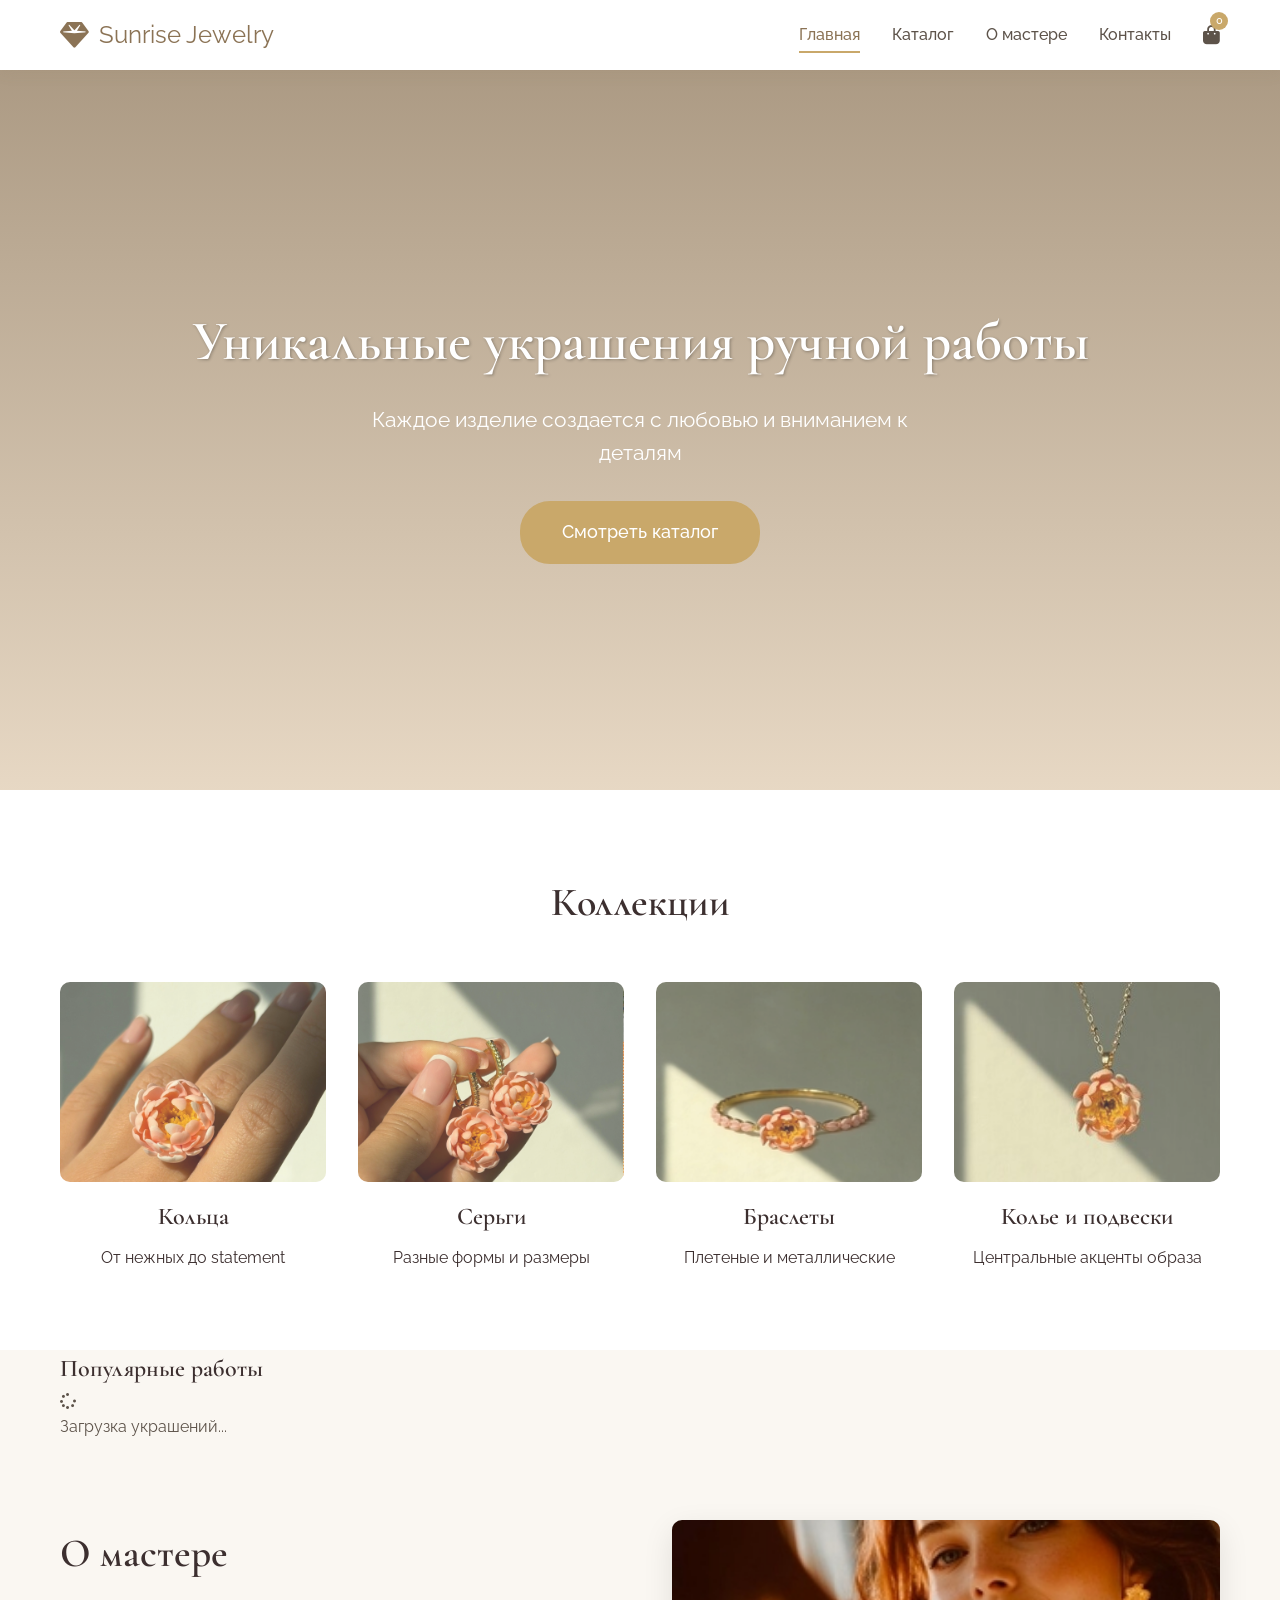
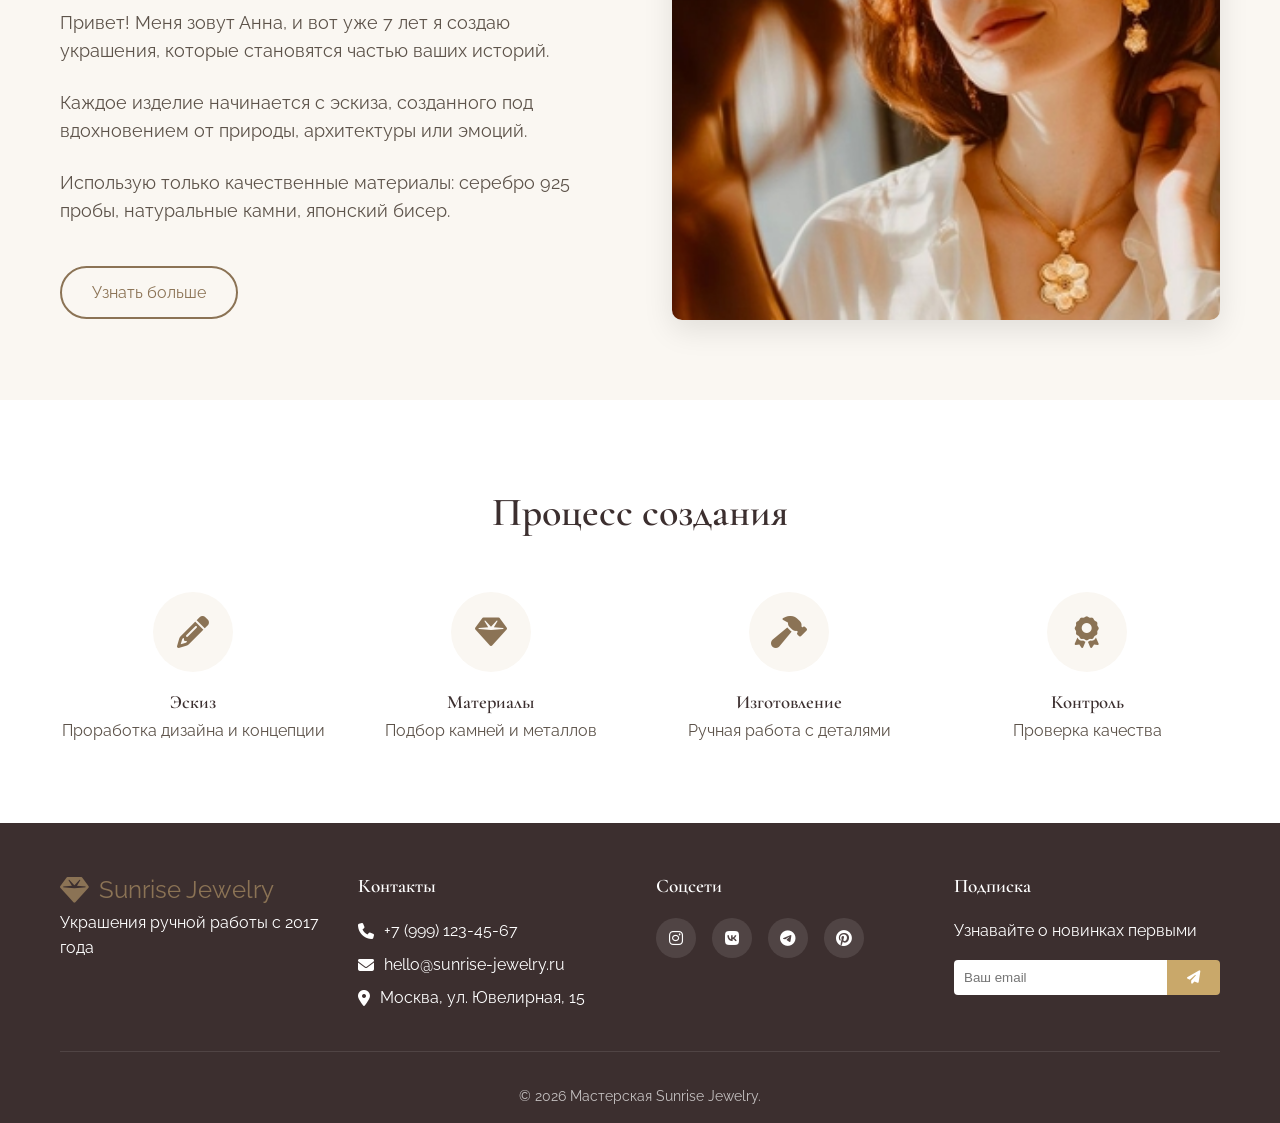
==== index.html @ 1e3c8a0d "Add files via upload" ====
<!DOCTYPE html>
<html lang="ru">
<head>
    <meta charset="UTF-8">
    <meta name="viewport" content="width=device-width, initial-scale=1.0">
    <title>Sunrise Jewelry - Украшения ручной работы</title>
    <link rel="stylesheet" href="style.css">
    <link rel="stylesheet" href="https://cdnjs.cloudflare.com/ajax/libs/font-awesome/6.4.0/css/all.min.css">
    <link href="https://fonts.googleapis.com/css2?family=Cormorant+Garamond:wght@400;600&family=Raleway:wght@300;400;500&display=swap" rel="stylesheet">
</head>
<body>
    <!-- Навигация -->
    <nav class="navbar">
        <div class="container">
            <div class="logo">
                <i class="fas fa-gem"></i>
                <span>Sunrise Jewelry</span>
            </div>
            <div class="nav-links">
                <a href="index.html" class="active">Главная</a>
                <a href="catalog.html">Каталог</a>
                <a href="about.html">О мастере</a>
                <a href="contacts.html">Контакты</a>
                <a href="cart.html" class="cart-btn">
                    <i class="fas fa-shopping-bag"></i>
                    <span class="cart-count" id="cart-count">0</span>
                </a>
            </div>
        </div>
    </nav>

    <!-- Герой-секция -->
    <header class="hero">
        <div class="hero-overlay">
            <div class="container">
                <h1>Уникальные украшения ручной работы</h1>
                <p>Каждое изделие создается с любовью и вниманием к деталям</p>
                <a href="catalog.html" class="btn-hero">Смотреть каталог</a>
            </div>
        </div>
    </header>

    <!-- Категории -->
    <section class="categories">
        <div class="container">
            <h2>Коллекции</h2>
            <div class="categories-grid">
                <a href="catalog.html?category=rings" class="category-card">
                    <div class="category-img rings"></div>
                    <h3>Кольца</h3>
                    <p>От нежных до statement</p>
                </a>
                <a href="catalog.html?category=earrings" class="category-card">
                    <div class="category-img earrings"></div>
                    <h3>Серьги</h3>
                    <p>Разные формы и размеры</p>
                </a>
                <a href="catalog.html?category=bracelets" class="category-card">
                    <div class="category-img bracelets"></div>
                    <h3>Браслеты</h3>
                    <p>Плетеные и металлические</p>
                </a>
                <a href="catalog.html?category=necklaces" class="category-card">
                    <div class="category-img necklaces"></div>
                    <h3>Колье и подвески</h3>
                    <p>Центральные акценты образа</p>
                </a>
            </div>
        </div>
    </section>

    <!-- Популярные товары -->
    <section class="featured" id="catalog">
        <div class="container">
            <h2>Популярные работы</h2>
            <div class="products-grid" id="products-container">
                <div class="product-loader">
                    <i class="fas fa-spinner fa-spin"></i>
                    <p>Загрузка украшений...</p>
                </div>
            </div>
        </div>
    </section>

    <!-- О мастере -->
    <section class="about">
        <div class="container">
            <div class="about-content">
                <div class="about-text">
                    <h2>О мастере</h2>
                    <p>Привет! Меня зовут Анна, и вот уже 7 лет я создаю украшения, которые становятся частью ваших историй.</p>
                    <p>Каждое изделие начинается с эскиза, созданного под вдохновением от природы, архитектуры или эмоций.</p>
                    <p>Использую только качественные материалы: серебро 925 пробы, натуральные камни, японский бисер.</p>
                    <a href="about.html" class="btn-about">Узнать больше</a>
                </div>
                <div class="about-image">
                    <img src="img/1.jpg" alt="Фото мастера" style="width:100%; height:100%; object-fit:cover; border-radius:10px;">
                </div>
            </div>
        </div>
    </section>

    <!-- Процесс создания -->
    <section class="process">
        <div class="container">
            <h2>Процесс создания</h2>
            <div class="process-steps">
                <div class="step">
                    <div class="step-icon">
                        <i class="fas fa-pencil-alt"></i>
                    </div>
                    <h3>Эскиз</h3>
                    <p>Проработка дизайна и концепции</p>
                </div>
                <div class="step">
                    <div class="step-icon">
                        <i class="fas fa-gem"></i>
                    </div>
                    <h3>Материалы</h3>
                    <p>Подбор камней и металлов</p>
                </div>
                <div class="step">
                    <div class="step-icon">
                        <i class="fas fa-hammer"></i>
                    </div>
                    <h3>Изготовление</h3>
                    <p>Ручная работа с деталями</p>
                </div>
                <div class="step">
                    <div class="step-icon">
                        <i class="fas fa-award"></i>
                    </div>
                    <h3>Контроль</h3>
                    <p>Проверка качества</p>
                </div>
            </div>
        </div>
    </section>

    <!-- Футер -->
    <footer>
        <div class="container">
            <div class="footer-content">
                <div class="footer-section">
                    <div class="logo">
                        <i class="fas fa-gem"></i>
                        <span>Sunrise Jewelry</span>
                    </div>
                    <p>Украшения ручной работы с 2017 года</p>
                </div>
                <div class="footer-section">
                    <h4>Контакты</h4>
                    <p><i class="fas fa-phone"></i> +7 (999) 123-45-67</p>
                    <p><i class="fas fa-envelope"></i> hello@sunrise-jewelry.ru</p>
                    <p><i class="fas fa-map-marker-alt"></i> Москва, ул. Ювелирная, 15</p>
                </div>
                <div class="footer-section">
                    <h4>Соцсети</h4>
                    <div class="social-links">
                        <a href="#"><i class="fab fa-instagram"></i></a>
                        <a href="#"><i class="fab fa-vk"></i></a>
                        <a href="#"><i class="fab fa-telegram"></i></a>
                        <a href="#"><i class="fab fa-pinterest"></i></a>
                    </div>
                </div>
                <div class="footer-section">
                    <h4>Подписка</h4>
                    <p>Узнавайте о новинках первыми</p>
                    <div class="subscribe">
                        <input type="email" placeholder="Ваш email">
                        <button><i class="fas fa-paper-plane"></i></button>
                    </div>
                </div>
            </div>
            <div class="footer-bottom">
                <p>&copy; 2026 Мастерская Sunrise Jewelry.</p>
            </div>
        </div>
    </footer>

    <script src="index.js"></script>
</body>
</html>
---- style.css ----
/* Основные стили для сайта украшений */
:root {
    --primary: #8B7355;       /* Коричневый */
    --secondary: #D4B996;     /* Бежевый */
    --accent: #C9A86A;        /* Золотистый */
    --light: #FAF7F2;         /* Светлый фон */
    --dark: #3C2F2F;          /* Темный текст */
    --text: #5D534A;          /* Основной текст */
}

* {
    margin: 0;
    padding: 0;
    box-sizing: border-box;
}

body {
    font-family: 'Raleway', sans-serif;
    color: var(--text);
    background-color: var(--light);
    line-height: 1.6;
}

h1, h2, h3, h4 {
    font-family: 'Cormorant Garamond', serif;
    font-weight: 600;
    color: var(--dark);
}

.container {
    max-width: 1200px;
    margin: 0 auto;
    padding: 0 20px;
}

/* Навигация */
.navbar {
    background-color: white;
    box-shadow: 0 2px 15px rgba(139, 115, 85, 0.1);
    position: sticky;
    top: 0;
    z-index: 1000;
    padding: 1rem 0;
}

.navbar .container {
    display: flex;
    justify-content: space-between;
    align-items: center;
}

.logo {
    display: flex;
    align-items: center;
    gap: 10px;
    font-size: 1.5rem;
    color: var(--primary);
    text-decoration: none;
}

.logo i {
    font-size: 1.8rem;
}

.nav-links {
    display: flex;
    gap: 2rem;
    align-items: center;
}

.nav-links a {
    text-decoration: none;
    color: var(--text);
    font-weight: 500;
    transition: color 0.3s;
    position: relative;
}

.nav-links a:hover,
.nav-links a.active {
    color: var(--primary);
}

.nav-links a.active::after {
    content: '';
    position: absolute;
    bottom: -5px;
    left: 0;
    width: 100%;
    height: 2px;
    background-color: var(--accent);
}

.cart-btn {
    position: relative;
    font-size: 1.2rem;
}

.cart-count {
    position: absolute;
    top: -8px;
    right: -8px;
    background: var(--accent);
    color: white;
    border-radius: 50%;
    width: 18px;
    height: 18px;
    font-size: 0.7rem;
    display: flex;
    align-items: center;
    justify-content: center;
}

/* Герой-секция */
.hero {
    height: 80vh;
    background: linear-gradient(rgba(139, 115, 85, 0.7), rgba(212, 185, 150, 0.5)),
                url('https://images.unsplash.com/photo-1535632066927-ab7c9ab60908?ixlib=rb-4.0.3&auto=format&fit=crop&w=1600&q=80');
    background-size: cover;
    background-position: center;
    display: flex;
    align-items: center;
    text-align: center;
    color: white;
}

.hero-overlay {
    width: 100%;
    padding: 2rem;
}

.hero h1 {
    font-size: 3.5rem;
    margin-bottom: 1rem;
    color: white;
    text-shadow: 1px 1px 3px rgba(0,0,0,0.3);
}

.hero p {
    font-size: 1.3rem;
    margin-bottom: 2rem;
    max-width: 600px;
    margin-left: auto;
    margin-right: auto;
}

.btn-hero {
    display: inline-block;
    background-color: var(--accent);
    color: white;
    padding: 15px 40px;
    text-decoration: none;
    border-radius: 30px;
    font-weight: 500;
    font-size: 1.1rem;
    transition: all 0.3s;
    border: 2px solid var(--accent);
}

.btn-hero:hover {
    background-color: transparent;
    color: white;
    transform: translateY(-3px);
    box-shadow: 0 5px 15px rgba(201, 168, 106, 0.4);
}

/* Категории */
.categories {
    padding: 5rem 0;
    background-color: white;
}

.categories h2 {
    text-align: center;
    margin-bottom: 3rem;
    font-size: 2.5rem;
}

.categories-grid {
    display: grid;
    grid-template-columns: repeat(auto-fit, minmax(250px, 1fr));
    gap: 2rem;
}

.category-card {
    text-align: center;
    transition: transform 0.3s;
}

.category-card:hover {
    transform: translateY(-10px);
}

.category-img {
    height: 200px;
    background-color: var(--light);
    border-radius: 10px;
    margin-bottom: 1rem;
    display: flex;
    align-items: center;
    justify-content: center;
    position: relative;
    overflow: hidden;
}

.category-img::before {
    content: '';
    position: absolute;
    width: 100%;
    height: 100%;
    background-size: cover;
    opacity: 0.8;
}

.category-img.rings::before {
    background-image: url('img/5.jpg');
}

.category-img.earrings::before {
    background-image: url('img/3.jpg');
}

.category-img.bracelets::before {
    background-image: url('img/2.jpg');
}

.category-img.necklaces::before {
    background-image: url('img/4.jpg');
}

.category-card h3 {
    margin-bottom: 0.5rem;
    font-size: 1.5rem;
}

/* О мастере */
.about {
    padding: 5rem 0;
    background-color: var(--light);
}

.about-content {
    display: grid;
    grid-template-columns: 1fr 1fr;
    gap: 4rem;
    align-items: center;
}

.about-text h2 {
    font-size: 2.5rem;
    margin-bottom: 1.5rem;
}

.about-text p {
    margin-bottom: 1.5rem;
    font-size: 1.1rem;
}

.btn-about {
    display: inline-block;
    padding: 12px 30px;
    background-color: transparent;
    color: var(--primary);
    border: 2px solid var(--primary);
    text-decoration: none;
    border-radius: 30px;
    margin-top: 1rem;
    transition: all 0.3s;
}

.btn-about:hover {
    background-color: var(--primary);
    color: white;
}

.about-image {
    height: 400px;
    background-color: white;
    border-radius: 10px;
    display: flex;
    align-items: center;
    justify-content: center;
    box-shadow: 0 10px 30px rgba(0,0,0,0.1);
}

.placeholder-image {
    text-align: center;
    color: var(--secondary);
}

.placeholder-image i {
    font-size: 5rem;
    margin-bottom: 1rem;
}

/* Процесс */
.process {
    padding: 5rem 0;
    background-color: white;
}

.process h2 {
    text-align: center;
    margin-bottom: 3rem;
    font-size: 2.5rem;
}

.process-steps {
    display: grid;
    grid-template-columns: repeat(auto-fit, minmax(200px, 1fr));
    gap: 2rem;
    text-align: center;
}

.step-icon {
    width: 80px;
    height: 80px;
    background-color: var(--light);
    border-radius: 50%;
    display: flex;
    align-items: center;
    justify-content: center;
    margin: 0 auto 1rem;
    font-size: 2rem;
    color: var(--primary);
}

/* Футер */
footer {
    background-color: var(--dark);
    color: white;
    padding: 3rem 0 1rem;
}

.footer-content {
    display: grid;
    grid-template-columns: repeat(auto-fit, minmax(250px, 1fr));
    gap: 2rem;
    margin-bottom: 2rem;
}

.footer-section h4 {
    color: white;
    margin-bottom: 1rem;
    font-size: 1.2rem;
}

.footer-section p {
    margin-bottom: 0.5rem;
    display: flex;
    align-items: center;
    gap: 10px;
}

.social-links {
    display: flex;
    gap: 1rem;
    margin-top: 1rem;
}

.social-links a {
    display: inline-flex;
    align-items: center;
    justify-content: center;
    width: 40px;
    height: 40px;
    background-color: rgba(255,255,255,0.1);
    border-radius: 50%;
    color: white;
    text-decoration: none;
    transition: background-color 0.3s;
}

.social-links a:hover {
    background-color: var(--accent);
}

.subscribe {
    display: flex;
    margin-top: 1rem;
}

.subscribe input {
    flex: 1;
    padding: 10px;
    border: none;
    border-radius: 4px 0 0 4px;
}

.subscribe button {
    background-color: var(--accent);
    color: white;
    border: none;
    padding: 10px 20px;
    border-radius: 0 4px 4px 0;
    cursor: pointer;
}

.footer-bottom {
    text-align: center;
    padding-top: 2rem;
    border-top: 1px solid rgba(255,255,255,0.1);
    font-size: 0.9rem;
    color: rgba(255,255,255,0.7);
}

/* Адаптивность */
@media (max-width: 768px) {
    .hero h1 {
        font-size: 2.5rem;
    }
    
    .nav-links {
        display: none; /* Здесь нужно будет сделать бургер-меню */
    }
    
    .about-content {
        grid-template-columns: 1fr;
    }
    
    .process-steps {
        grid-template-columns: repeat(2, 1fr);
    }
}
/* ===== СТРАНИЦА КАТАЛОГА ===== */

.catalog-header {
    background: linear-gradient(135deg, var(--light) 0%, white 100%);
    padding: 4rem 0 2rem;
    text-align: center;
}

.catalog-header h1 {
    font-size: 3rem;
    margin-bottom: 0.5rem;
}

.catalog-header p {
    font-size: 1.2rem;
    color: var(--text);
}

.catalog-section {
    padding: 2rem 0 4rem;
}

.catalog-layout {
    display: grid;
    grid-template-columns: 280px 1fr;
    gap: 2rem;
}

/* Боковая панель фильтров */
.filters-sidebar {
    background: white;
    padding: 1.5rem;
    border-radius: 12px;
    box-shadow: 0 2px 10px rgba(0,0,0,0.05);
    position: sticky;
    top: 100px;
    height: fit-content;
}

.filters-sidebar h3 {
    margin-bottom: 1.5rem;
    font-size: 1.3rem;
    display: flex;
    align-items: center;
    gap: 0.5rem;
}

.filter-group {
    margin-bottom: 1.5rem;
    padding-bottom: 1.5rem;
    border-bottom: 1px solid #eee;
}

.filter-group h4 {
    margin-bottom: 1rem;
    font-size: 1rem;
    color: var(--dark);
}

.filter-options {
    display: flex;
    flex-direction: column;
    gap: 0.75rem;
}

.filter-checkbox {
    display: flex;
    align-items: center;
    gap: 0.5rem;
    cursor: pointer;
    font-size: 0.95rem;
    color: var(--text);
    transition: color 0.3s;
}

.filter-checkbox:hover {
    color: var(--primary);
}

.filter-checkbox input {
    width: 18px;
    height: 18px;
    cursor: pointer;
    accent-color: var(--accent);
}

/* Ползунок цены */
.price-range {
    padding: 0.5rem 0;
}

.price-range input {
    width: 100%;
    margin-bottom: 1rem;
}

.price-values {
    display: flex;
    justify-content: space-between;
    font-size: 0.9rem;
    color: var(--text);
}

.price-values span {
    background: var(--light);
    padding: 0.25rem 0.75rem;
    border-radius: 20px;
}

.btn-reset-filters {
    width: 100%;
    padding: 0.75rem;
    background: transparent;
    border: 1px solid var(--secondary);
    border-radius: 8px;
    color: var(--primary);
    cursor: pointer;
    transition: all 0.3s;
    font-size: 0.9rem;
}

.btn-reset-filters:hover {
    background: var(--secondary);
    color: var(--dark);
}

/* Шапка товаров */
.products-header {
    display: flex;
    justify-content: space-between;
    align-items: center;
    margin-bottom: 2rem;
    flex-wrap: wrap;
    gap: 1rem;
}

.products-count {
    color: var(--text);
    font-size: 0.9rem;
}

.sort-select {
    padding: 0.5rem 1rem;
    border: 1px solid var(--secondary);
    border-radius: 8px;
    background: white;
    color: var(--dark);
    cursor: pointer;
    font-family: inherit;
}

/* Карточка товара в каталоге */
.product-card {
    background: white;
    border-radius: 12px;
    overflow: hidden;
    box-shadow: 0 2px 10px rgba(0,0,0,0.05);
    transition: all 0.3s;
    position: relative;
}

.product-card:hover {
    transform: translateY(-5px);
    box-shadow: 0 10px 30px rgba(139, 115, 85, 0.15);
}

.product-badge {
    position: absolute;
    top: 1rem;
    left: 1rem;
    background: var(--accent);
    color: white;
    padding: 0.25rem 0.75rem;
    border-radius: 20px;
    font-size: 0.75rem;
    font-weight: 500;
    z-index: 1;
}

.product-image {
    height: 250px;
    background-color: var(--light);
    display: flex;
    align-items: center;
    justify-content: center;
    position: relative;
    overflow: hidden;
}

.product-image img {
    width: 100%;
    height: 100%;
    object-fit: cover;
    transition: transform 0.3s;
}

.product-card:hover .product-image img {
    transform: scale(1.05);
}

.product-info {
    padding: 1.25rem;
}

.product-category {
    font-size: 0.75rem;
    color: var(--accent);
    text-transform: uppercase;
    letter-spacing: 1px;
    margin-bottom: 0.5rem;
}

.product-title {
    font-size: 1.1rem;
    font-weight: 500;
    margin-bottom: 0.5rem;
    color: var(--dark);
}

.product-description {
    font-size: 0.85rem;
    color: var(--text);
    margin-bottom: 1rem;
    line-height: 1.4;
}

.product-meta {
    display: flex;
    justify-content: space-between;
    align-items: center;
    margin-bottom: 1rem;
}

.product-price {
    font-size: 1.3rem;
    font-weight: 600;
    color: var(--primary);
}

.product-original-price {
    font-size: 0.8rem;
    color: #999;
    text-decoration: line-through;
    margin-left: 0.5rem;
}

.btn-cart {
    background: var(--light);
    border: none;
    padding: 0.5rem;
    border-radius: 8px;
    cursor: pointer;
    color: var(--primary);
    transition: all 0.3s;
    width: 36px;
    height: 36px;
}

.btn-cart:hover {
    background: var(--accent);
    color: white;
}

.btn-details {
    display: block;
    width: 100%;
    padding: 0.6rem;
    background: transparent;
    border: 1px solid var(--secondary);
    border-radius: 6px;
    color: var(--text);
    text-align: center;
    text-decoration: none;
    font-size: 0.85rem;
    transition: all 0.3s;
    margin-top: 0.5rem;
}

.btn-details:hover {
    background: var(--secondary);
    color: var(--dark);
}

/* Пустое состояние */
.empty-products {
    text-align: center;
    padding: 4rem;
    background: white;
    border-radius: 12px;
}

.empty-products i {
    font-size: 4rem;
    color: var(--secondary);
    margin-bottom: 1rem;
}

/* Адаптивность каталога */
@media (max-width: 992px) {
    .catalog-layout {
        grid-template-columns: 1fr;
    }
    
    .filters-sidebar {
        position: static;
    }
}

@media (max-width: 768px) {
    .products-header {
        flex-direction: column;
        align-items: flex-start;
    }
    
    .product-image {
        height: 200px;
    }
}
/* Убираем оформление ссылок у карточек категорий */
.category-card {
    text-decoration: none;  /* убираем подчеркивание */
    color: inherit;         /* наследуем цвет от родителя */
    display: block;         /* чтобы вся карточка была кликабельной */
}

.category-card h3,
.category-card p {
    color: var(--dark);     /* возвращаем темный цвет тексту */
    text-decoration: none;  /* убираем подчеркивание */
}

.category-card:hover h3 {
    color: var(--primary);  /* при наведении меняем цвет на основной */
}
/* ===== СТРАНИЦА КОРЗИНЫ ===== */

.cart-header {
    background: linear-gradient(135deg, var(--light) 0%, white 100%);
    padding: 3rem 0 2rem;
    text-align: center;
}

.cart-header h1 {
    font-size: 3rem;
    margin-bottom: 0.5rem;
}

.cart-section {
    padding: 2rem 0 4rem;
}

.cart-layout {
    display: grid;
    grid-template-columns: 1fr 380px;
    gap: 2rem;
}

/* Товары в корзине */
.cart-items h2 {
    margin-bottom: 1.5rem;
    font-size: 1.5rem;
}

.cart-item {
    display: flex;
    gap: 1.5rem;
    background: white;
    padding: 1rem;
    border-radius: 12px;
    margin-bottom: 1rem;
    box-shadow: 0 2px 8px rgba(0,0,0,0.05);
}

.cart-item-image {
    width: 100px;
    height: 100px;
    border-radius: 8px;
    overflow: hidden;
}

.cart-item-image img {
    width: 100%;
    height: 100%;
    object-fit: cover;
}

.cart-item-details {
    flex: 1;
}

.cart-item-title {
    font-size: 1.1rem;
    font-weight: 500;
    margin-bottom: 0.25rem;
}

.cart-item-price {
    color: var(--primary);
    font-weight: 600;
}

.cart-item-remove {
    background: none;
    border: none;
    color: #999;
    cursor: pointer;
    font-size: 1.2rem;
    transition: color 0.3s;
}

.cart-item-remove:hover {
    color: #e74c3c;
}

/* Итого */
.cart-summary {
    background: white;
    padding: 1.5rem;
    border-radius: 12px;
    box-shadow: 0 2px 8px rgba(0,0,0,0.05);
    position: sticky;
    top: 100px;
    height: fit-content;
}

.cart-summary h2 {
    margin-bottom: 1rem;
    font-size: 1.3rem;
}

.summary-details {
    border-top: 1px solid #eee;
    margin-bottom: 1.5rem;
}

.summary-row {
    display: flex;
    justify-content: space-between;
    padding: 0.75rem 0;
    border-bottom: 1px solid #eee;
}

.summary-row.total {
    font-weight: 700;
    font-size: 1.2rem;
    color: var(--dark);
    border-bottom: none;
}

.btn-checkout {
    width: 100%;
    padding: 1rem;
    background: var(--accent);
    color: white;
    border: none;
    border-radius: 8px;
    font-size: 1rem;
    font-weight: 600;
    cursor: pointer;
    transition: background 0.3s;
    margin-bottom: 1rem;
}

.btn-checkout:hover {
    background: #b8945a;
}

.btn-continue {
    display: block;
    text-align: center;
    padding: 0.8rem;
    background: transparent;
    border: 1px solid var(--secondary);
    border-radius: 8px;
    color: var(--text);
    text-decoration: none;
    font-size: 0.9rem;
    transition: all 0.3s;
}

.btn-continue:hover {
    background: var(--secondary);
}

/* Модальное окно */
.modal {
    position: fixed;
    top: 0;
    left: 0;
    width: 100%;
    height: 100%;
    background: rgba(0,0,0,0.5);
    display: flex;
    align-items: center;
    justify-content: center;
    z-index: 2000;
}

.modal-content {
    background: white;
    padding: 2rem;
    border-radius: 16px;
    max-width: 500px;
    width: 90%;
    max-height: 90vh;
    overflow-y: auto;
    position: relative;
}

.close-modal {
    position: absolute;
    top: 1rem;
    right: 1.5rem;
    font-size: 1.8rem;
    cursor: pointer;
    color: #999;
}

.close-modal:hover {
    color: var(--dark);
}

.form-group {
    margin-bottom: 1rem;
}

.form-group label {
    display: block;
    margin-bottom: 0.5rem;
    font-weight: 500;
}

.form-group input,
.form-group textarea {
    width: 100%;
    padding: 0.75rem;
    border: 1px solid var(--secondary);
    border-radius: 8px;
    font-family: inherit;
}

.btn-submit {
    width: 100%;
    padding: 0.75rem;
    background: var(--primary);
    color: white;
    border: none;
    border-radius: 8px;
    font-size: 1rem;
    cursor: pointer;
}

.success-message {
    background: #d4edda;
    color: #155724;
    padding: 1rem;
    border-radius: 8px;
    margin-top: 1rem;
}

.error-message {
    background: #f8d7da;
    color: #721c24;
    padding: 1rem;
    border-radius: 8px;
    margin-top: 1rem;
}

.empty-cart {
    text-align: center;
    padding: 4rem;
    background: white;
    border-radius: 12px;
}

.empty-cart i {
    font-size: 4rem;
    color: var(--secondary);
    margin-bottom: 1rem;
}

/* Адаптивность */
@media (max-width: 768px) {
    .cart-layout {
        grid-template-columns: 1fr;
    }
    
    .cart-summary {
        position: static;
    }
    
    .cart-item {
        flex-wrap: wrap;
    }
}
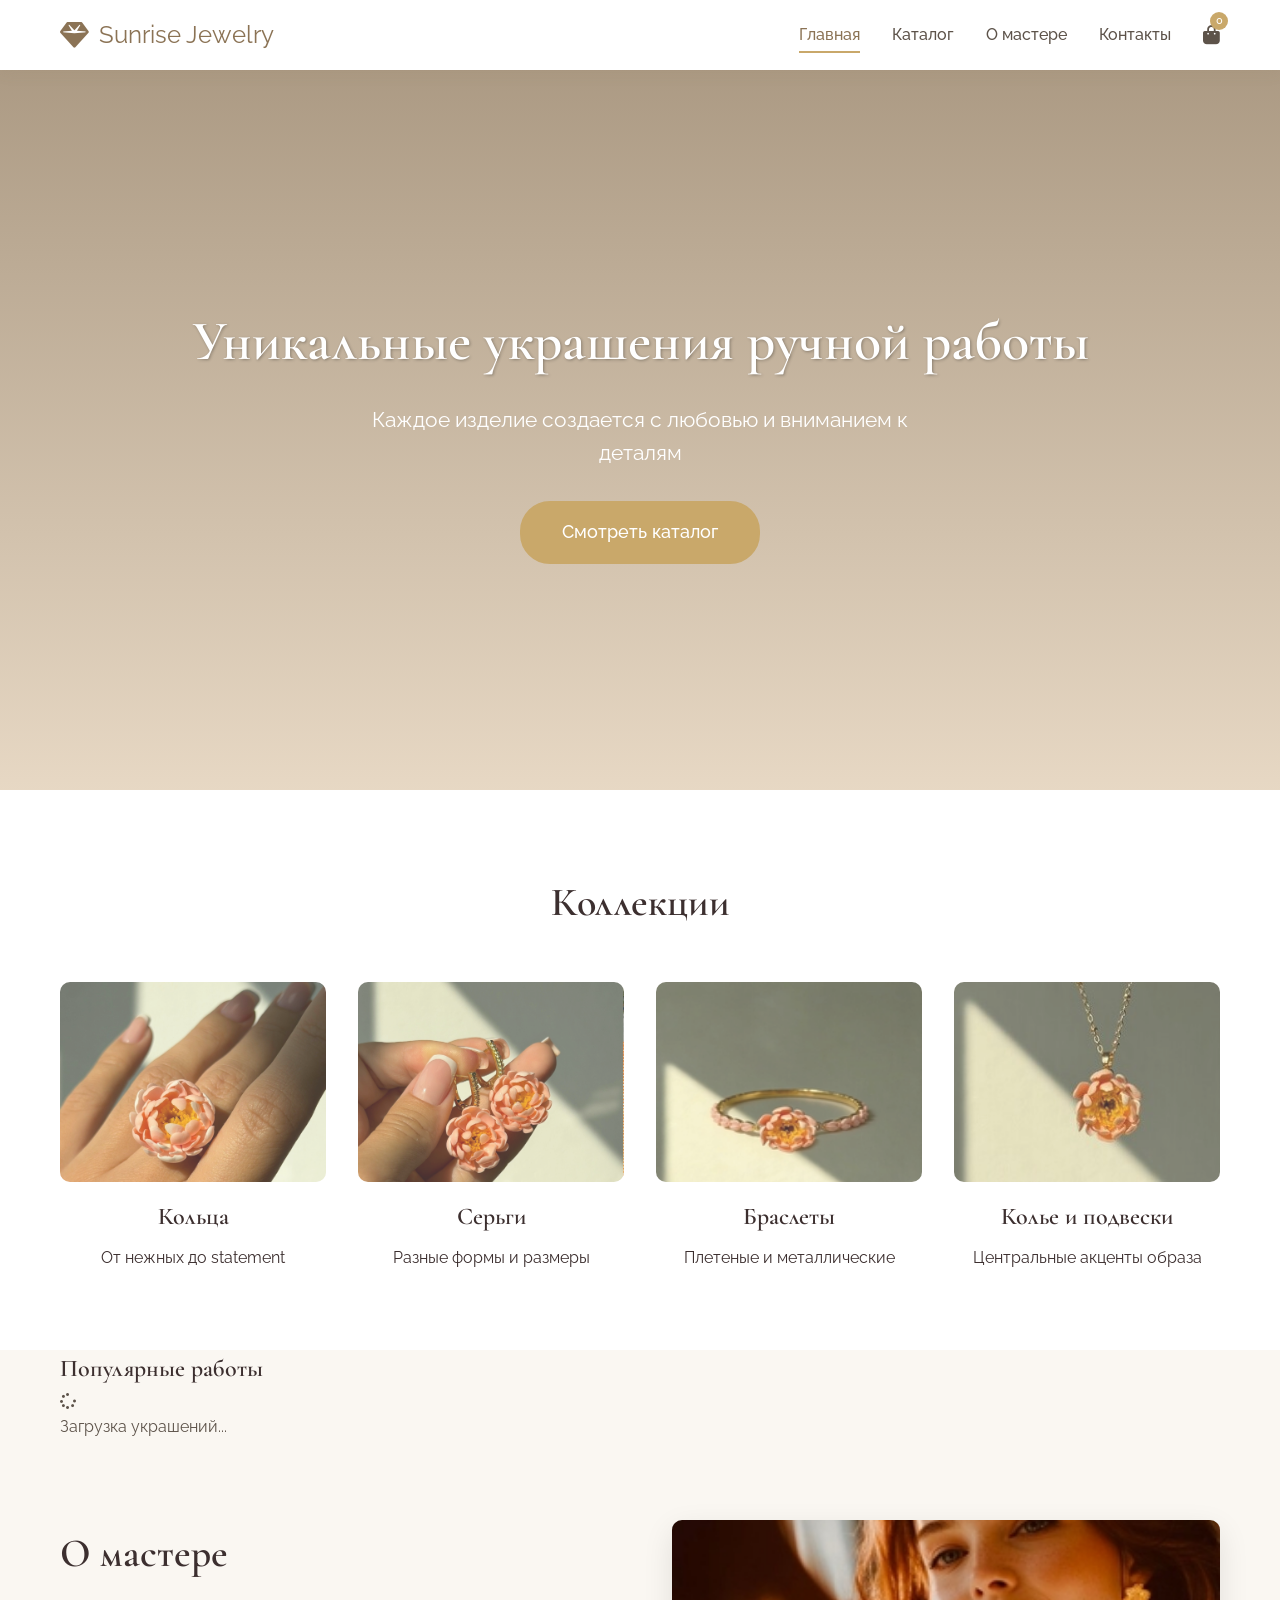
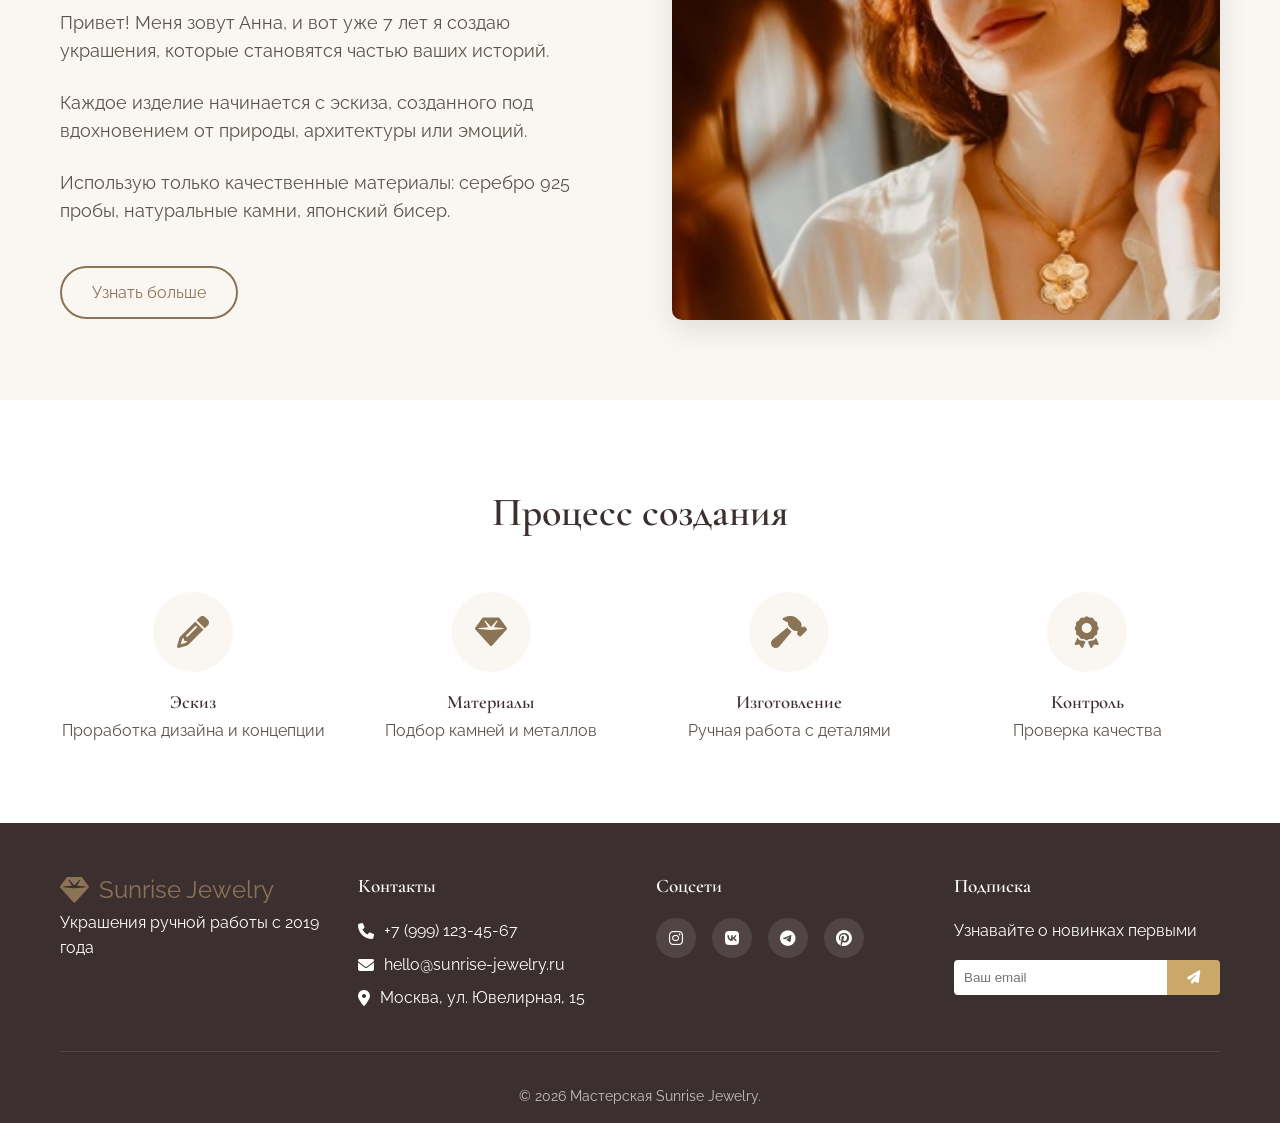
==== commit 6f5cb9cb: "Add files via upload" ====
--- a/index.html
+++ b/index.html
@@ -146,7 +146,7 @@
                         <i class="fas fa-gem"></i>
                         <span>Sunrise Jewelry</span>
                     </div>
-                    <p>Украшения ручной работы с 2017 года</p>
+                    <p>Украшения ручной работы с 2019 года</p>
                 </div>
                 <div class="footer-section">
                     <h4>Контакты</h4>
--- a/style.css
+++ b/style.css
@@ -1016,4 +1016,259 @@
     .cart-item {
         flex-wrap: wrap;
     }
+}
+/* ===== СТРАНИЦА КОНТАКТОВ ===== */
+
+.contacts-hero {
+    background: linear-gradient(135deg, var(--light) 0%, white 100%);
+    padding: 4rem 0 2rem;
+    text-align: center;
+}
+
+.contacts-hero h1 {
+    font-size: 3rem;
+    margin-bottom: 0.5rem;
+}
+
+.contacts-info {
+    padding: 4rem 0;
+}
+
+.contacts-grid {
+    display: grid;
+    grid-template-columns: repeat(auto-fit, minmax(250px, 1fr));
+    gap: 2rem;
+}
+
+.contact-card {
+    background: white;
+    padding: 2rem;
+    border-radius: 16px;
+    text-align: center;
+    box-shadow: 0 2px 10px rgba(0,0,0,0.05);
+    transition: transform 0.3s;
+}
+
+.contact-card:hover {
+    transform: translateY(-5px);
+}
+
+.contact-card i {
+    font-size: 2.5rem;
+    color: var(--accent);
+    margin-bottom: 1rem;
+}
+
+.contact-card h3 {
+    margin-bottom: 1rem;
+}
+
+.contact-card p {
+    color: var(--text);
+    line-height: 1.5;
+}
+
+.contact-card .small {
+    font-size: 0.8rem;
+    color: #999;
+    margin-top: 0.5rem;
+}
+
+/* Социальные сети */
+.social-section {
+    background-color: var(--light);
+    padding: 4rem 0;
+}
+
+.social-section h2 {
+    text-align: center;
+    font-size: 2rem;
+    margin-bottom: 2rem;
+}
+
+.social-grid {
+    display: grid;
+    grid-template-columns: repeat(auto-fit, minmax(250px, 1fr));
+    gap: 2rem;
+    max-width: 800px;
+    margin: 0 auto;
+}
+
+.social-link {
+    background: white;
+    padding: 1.5rem;
+    border-radius: 16px;
+    text-align: center;
+    text-decoration: none;
+    transition: all 0.3s;
+    display: block;
+}
+
+.social-link i {
+    font-size: 2.5rem;
+    margin-bottom: 0.5rem;
+}
+
+.social-link span {
+    display: block;
+    font-weight: 600;
+    margin-bottom: 0.25rem;
+}
+
+.social-link p {
+    font-size: 0.85rem;
+    color: var(--text);
+}
+
+.social-link.instagram i { color: #E4405F; }
+.social-link.vk i { color: #0077FF; }
+.social-link.telegram i { color: #26A5E4; }
+
+.social-link:hover {
+    transform: translateY(-5px);
+    box-shadow: 0 10px 20px rgba(0,0,0,0.1);
+}
+
+/* Карта */
+.map-section {
+    padding: 4rem 0;
+}
+
+.map-section h2 {
+    text-align: center;
+    font-size: 2rem;
+    margin-bottom: 2rem;
+}
+
+.map-container {
+    max-width: 800px;
+    margin: 0 auto;
+}
+/* ===== СТРАНИЦА "О МАСТЕРЕ" ===== */
+
+.about-hero {
+    background: linear-gradient(135deg, var(--light) 0%, white 100%);
+    padding: 4rem 0 2rem;
+    text-align: center;
+}
+
+.about-hero h1 {
+    font-size: 3rem;
+    margin-bottom: 1rem;
+}
+
+.about-hero p {
+    font-size: 1.2rem;
+    max-width: 800px;
+    margin: 0 auto;
+    color: var(--text);
+}
+
+.about-story {
+    padding: 4rem 0;
+}
+
+.story-content {
+    display: grid;
+    grid-template-columns: 1fr 1fr;
+    gap: 4rem;
+    align-items: center;
+}
+
+.story-text h2 {
+    font-size: 2rem;
+    margin-bottom: 1.5rem;
+}
+
+.story-text p {
+    margin-bottom: 1rem;
+    font-size: 1.1rem;
+    line-height: 1.7;
+}
+
+.story-image img {
+    width: 100%;
+    border-radius: 20px;
+    box-shadow: 0 20px 40px rgba(0,0,0,0.1);
+}
+
+.values {
+    background-color: var(--light);
+    padding: 4rem 0;
+}
+
+.values h2 {
+    text-align: center;
+    font-size: 2rem;
+    margin-bottom: 3rem;
+}
+
+.values-grid {
+    display: grid;
+    grid-template-columns: repeat(auto-fit, minmax(280px, 1fr));
+    gap: 2rem;
+}
+
+.value-card {
+    background: white;
+    padding: 2rem;
+    border-radius: 16px;
+    text-align: center;
+    transition: transform 0.3s;
+}
+
+.value-card:hover {
+    transform: translateY(-5px);
+}
+
+.value-card i {
+    font-size: 2.5rem;
+    color: var(--accent);
+    margin-bottom: 1rem;
+}
+
+.value-card h3 {
+    margin-bottom: 0.5rem;
+}
+
+@media (max-width: 768px) {
+    .story-content {
+        grid-template-columns: 1fr;
+    }
+    
+    .about-hero h1 {
+        font-size: 2rem;
+    }
+}
+/* ===== БЛОК ДОСТАВКИ ===== */
+
+.delivery-info {
+    padding: 4rem 0;
+    background-color: var(--light);
+}
+
+.delivery-card {
+    background: white;
+    padding: 2.5rem;
+    border-radius: 20px;
+    text-align: center;
+    max-width: 600px;
+    margin: 0 auto;
+    box-shadow: 0 5px 20px rgba(0,0,0,0.05);
+}
+
+.delivery-card i {
+    font-size: 3rem;
+    color: var(--accent);
+    margin-bottom: 1rem;
+}
+
+.delivery-card h3 {
+    margin-bottom: 0.5rem;
+}
+
+.delivery-card .small {
+    font-size: 0.85rem;
+    color: var(--text);
+    margin-top: 0.5rem;
 }
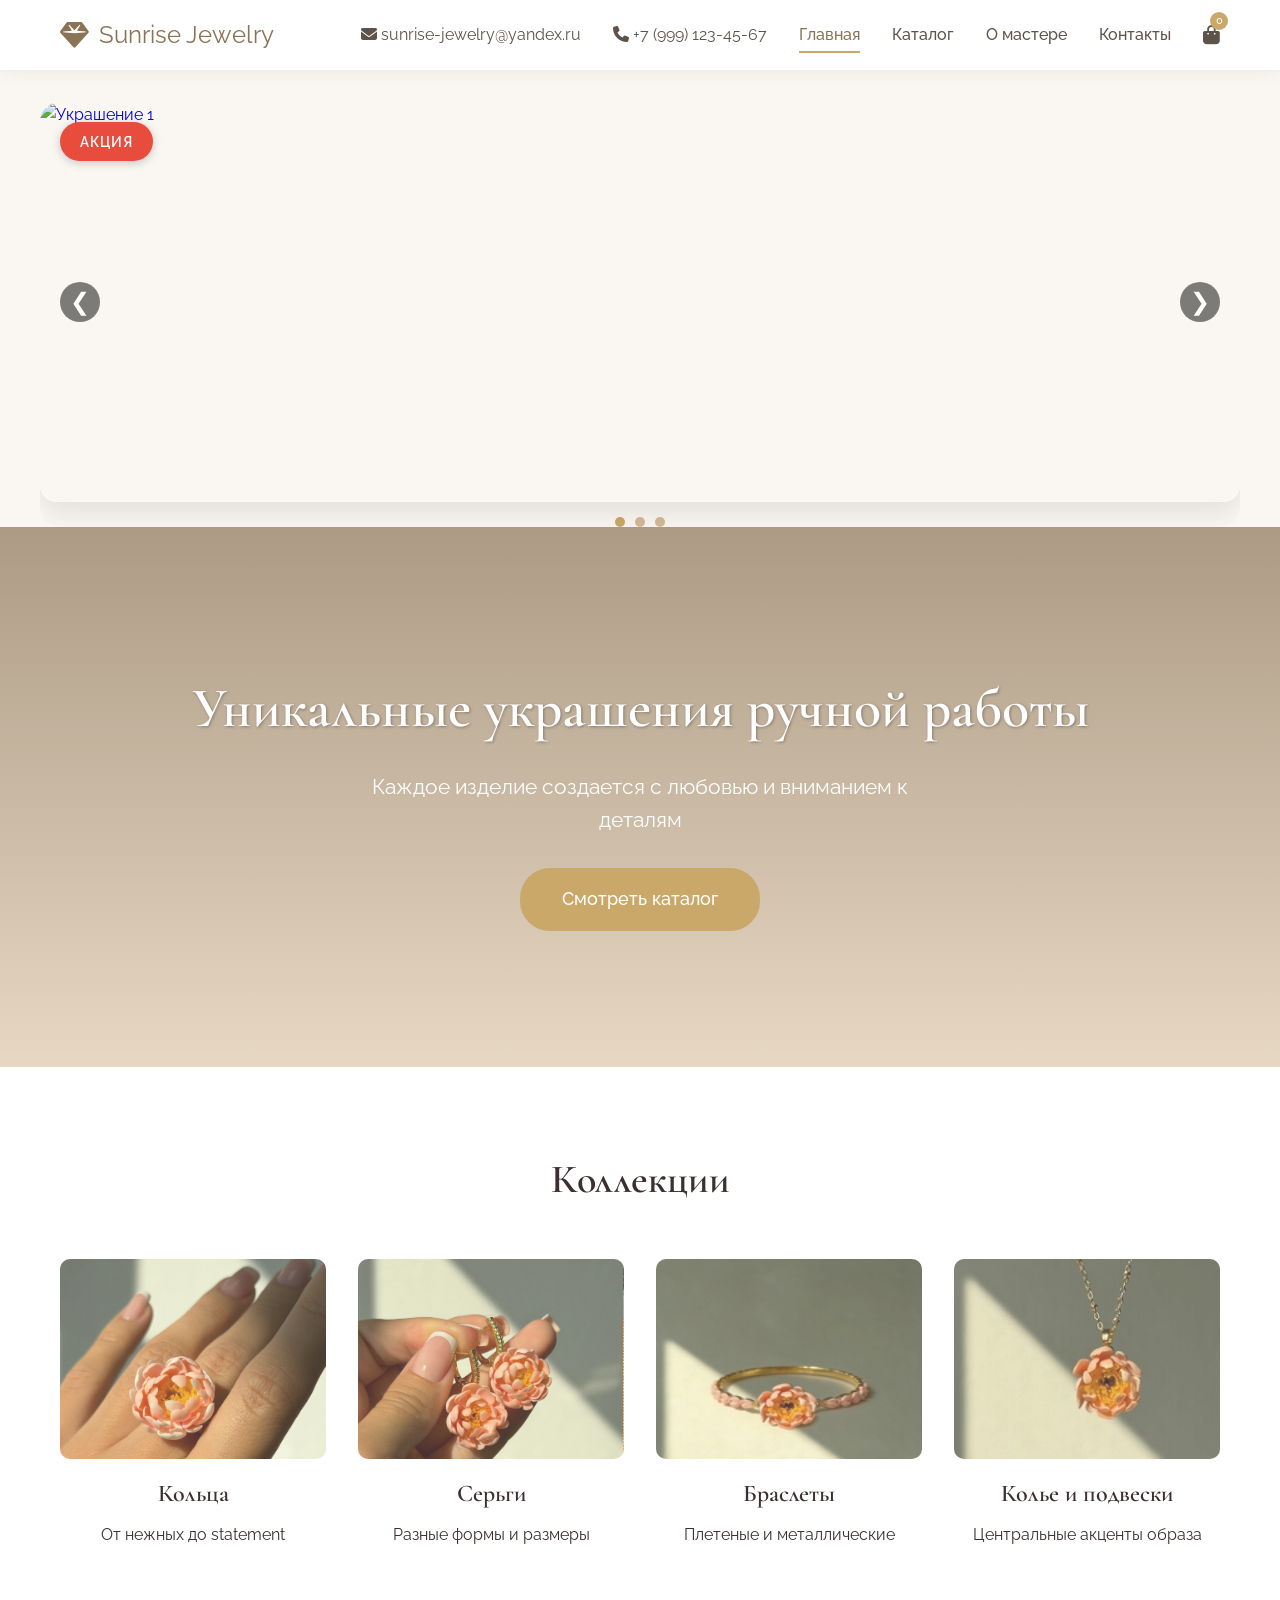
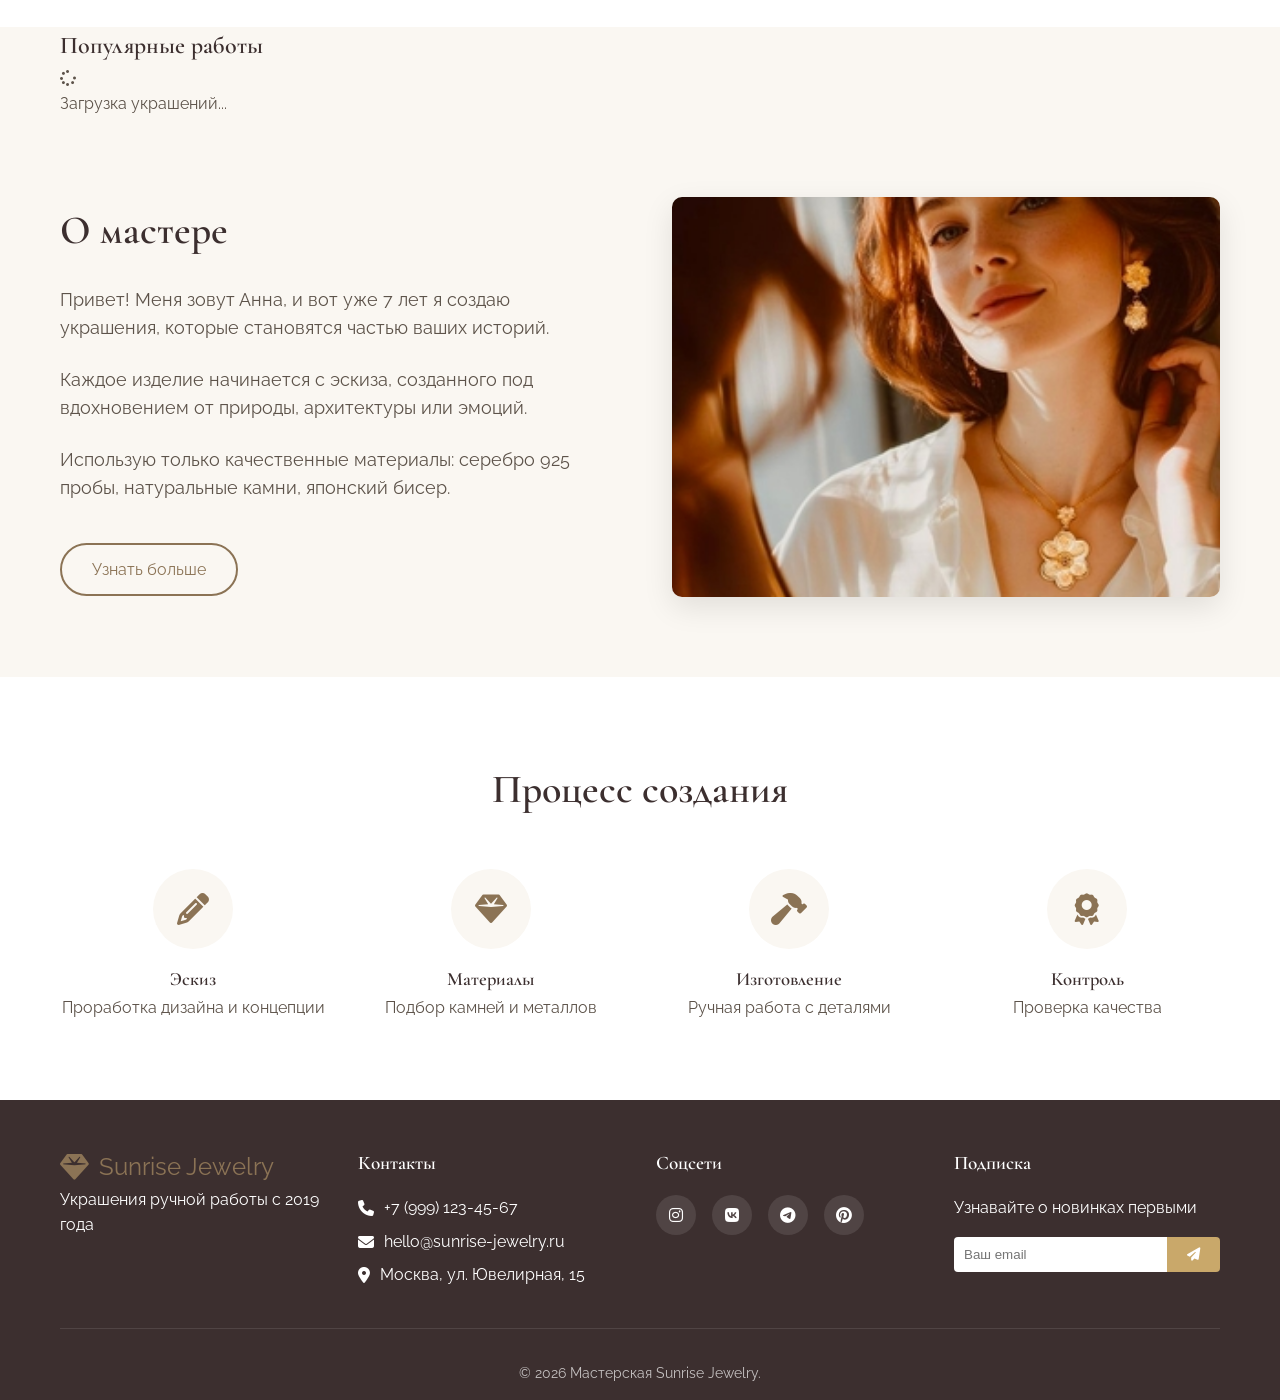
==== commit a0e27643: "Add files via upload" ====
--- a/index.html
+++ b/index.html
@@ -17,6 +17,8 @@
                 <span>Sunrise Jewelry</span>
             </div>
             <div class="nav-links">
+		<p><i class="fas fa-envelope"></i>  sunrise-jewelry@yandex.ru
+		<p><i class="fas fa-phone"></i> +7 (999) 123-45-67</p>
                 <a href="index.html" class="active">Главная</a>
                 <a href="catalog.html">Каталог</a>
                 <a href="about.html">О мастере</a>
@@ -28,7 +30,30 @@
             </div>
         </div>
     </nav>
-
+<!-- Слайдер -->
+<section class="slider-container">
+    <a href="catalog.html?sale=true" style="text-decoration: none; display: block;">
+        <div class="slider">
+            <div class="slider-wrapper">
+                <div class="slide">
+                    <img src="img/10.jpg" alt="Украшение 1">
+                    <div class="slider-badge">Акция</div>
+                </div>
+                <div class="slide">
+                    <img src="img/11.jpg" alt="Украшение 2">
+                    <div class="slider-badge">Акция</div>
+                </div>
+                <div class="slide">
+                    <img src="img/12.jpg" alt="Украшение 3">
+                    <div class="slider-badge">Акция</div>
+                </div>
+            </div>
+            <button class="slider-btn prev">&#10094;</button>
+            <button class="slider-btn next">&#10095;</button>
+        </div>
+    </a>
+    <div class="slider-dots"></div>
+</section>
     <!-- Герой-секция -->
     <header class="hero">
         <div class="hero-overlay">
--- a/style.css
+++ b/style.css
@@ -113,7 +113,7 @@
 
 /* Герой-секция */
 .hero {
-    height: 80vh;
+    height: 60vh;
     background: linear-gradient(rgba(139, 115, 85, 0.7), rgba(212, 185, 150, 0.5)),
                 url('https://images.unsplash.com/photo-1535632066927-ab7c9ab60908?ixlib=rb-4.0.3&auto=format&fit=crop&w=1600&q=80');
     background-size: cover;
@@ -574,6 +574,12 @@
 }
 
 /* Карточка товара в каталоге */
+.products-grid {
+    display: grid;
+    grid-template-columns: repeat(2, 1fr);  /* ← 2 карточки в ряд */
+    gap: 2rem;
+}
+
 .product-card {
     background: white;
     border-radius: 12px;
@@ -704,6 +710,7 @@
     background: var(--secondary);
     color: var(--dark);
 }
+
 
 /* Пустое состояние */
 .empty-products {
@@ -1271,4 +1278,123 @@
     font-size: 0.85rem;
     color: var(--text);
     margin-top: 0.5rem;
-}+}
+/* ===== СЛАЙДЕР ===== */
+.slider-container {
+    width: 100%;
+    max-width: 1200px;
+    margin: 2rem auto 0;
+    position: relative;
+    border-radius: 20px;
+    overflow: hidden;
+}
+
+.slider {
+    position: relative;
+    width: 100%;
+    overflow: hidden;
+    border-radius: 16px;
+    box-shadow: 0 10px 30px rgba(0,0,0,0.1);
+}
+
+.slider-wrapper {
+    display: flex;
+    transition: transform 0.5s ease-in-out;
+}
+
+.slide {
+    min-width: 100%;
+    height: 400px;
+}
+
+.slide img {
+    width: 100%;
+    height: 100%;
+    object-fit: cover;
+}
+
+/* Кнопки */
+.slider-btn {
+    position: absolute;
+    top: 50%;
+    transform: translateY(-50%);
+    background: rgba(0,0,0,0.5);
+    color: white;
+    border: none;
+    width: 40px;
+    height: 40px;
+    border-radius: 50%;
+    cursor: pointer;
+    font-size: 1.5rem;
+    display: flex;
+    align-items: center;
+    justify-content: center;
+    transition: background 0.3s;
+    z-index: 10;
+}
+
+.slider-btn:hover {
+    background: rgba(0,0,0,0.8);
+}
+
+.prev {
+    left: 20px;
+}
+
+.next {
+    right: 20px;
+}
+
+/* Точки */
+.slider-dots {
+    display: flex;
+    justify-content: center;
+    gap: 10px;
+    margin-top: 15px;
+}
+
+.dot {
+    width: 10px;
+    height: 10px;
+    background: var(--secondary);
+    border-radius: 50%;
+    cursor: pointer;
+    transition: background 0.3s;
+}
+
+.dot.active {
+    background: var(--accent);
+}
+
+/* Адаптивность */
+@media (max-width: 768px) {
+    .slide {
+        height: 250px;
+    }
+    
+    .slider-btn {
+        width: 30px;
+        height: 30px;
+        font-size: 1rem;
+    }
+}
+/* Бейдж "Акция" на слайдере */
+.slide {
+    position: relative;
+}
+
+.slider-badge {
+    position: absolute;
+    top: 20px;
+    left: 20px;
+    background: #e74c3c;
+    color: white;
+    padding: 8px 20px;
+    border-radius: 30px;
+    font-size: 0.9rem;
+    font-weight: 600;
+    letter-spacing: 1px;
+    z-index: 10;
+    box-shadow: 0 2px 10px rgba(0,0,0,0.2);
+    text-transform: uppercase;
+}
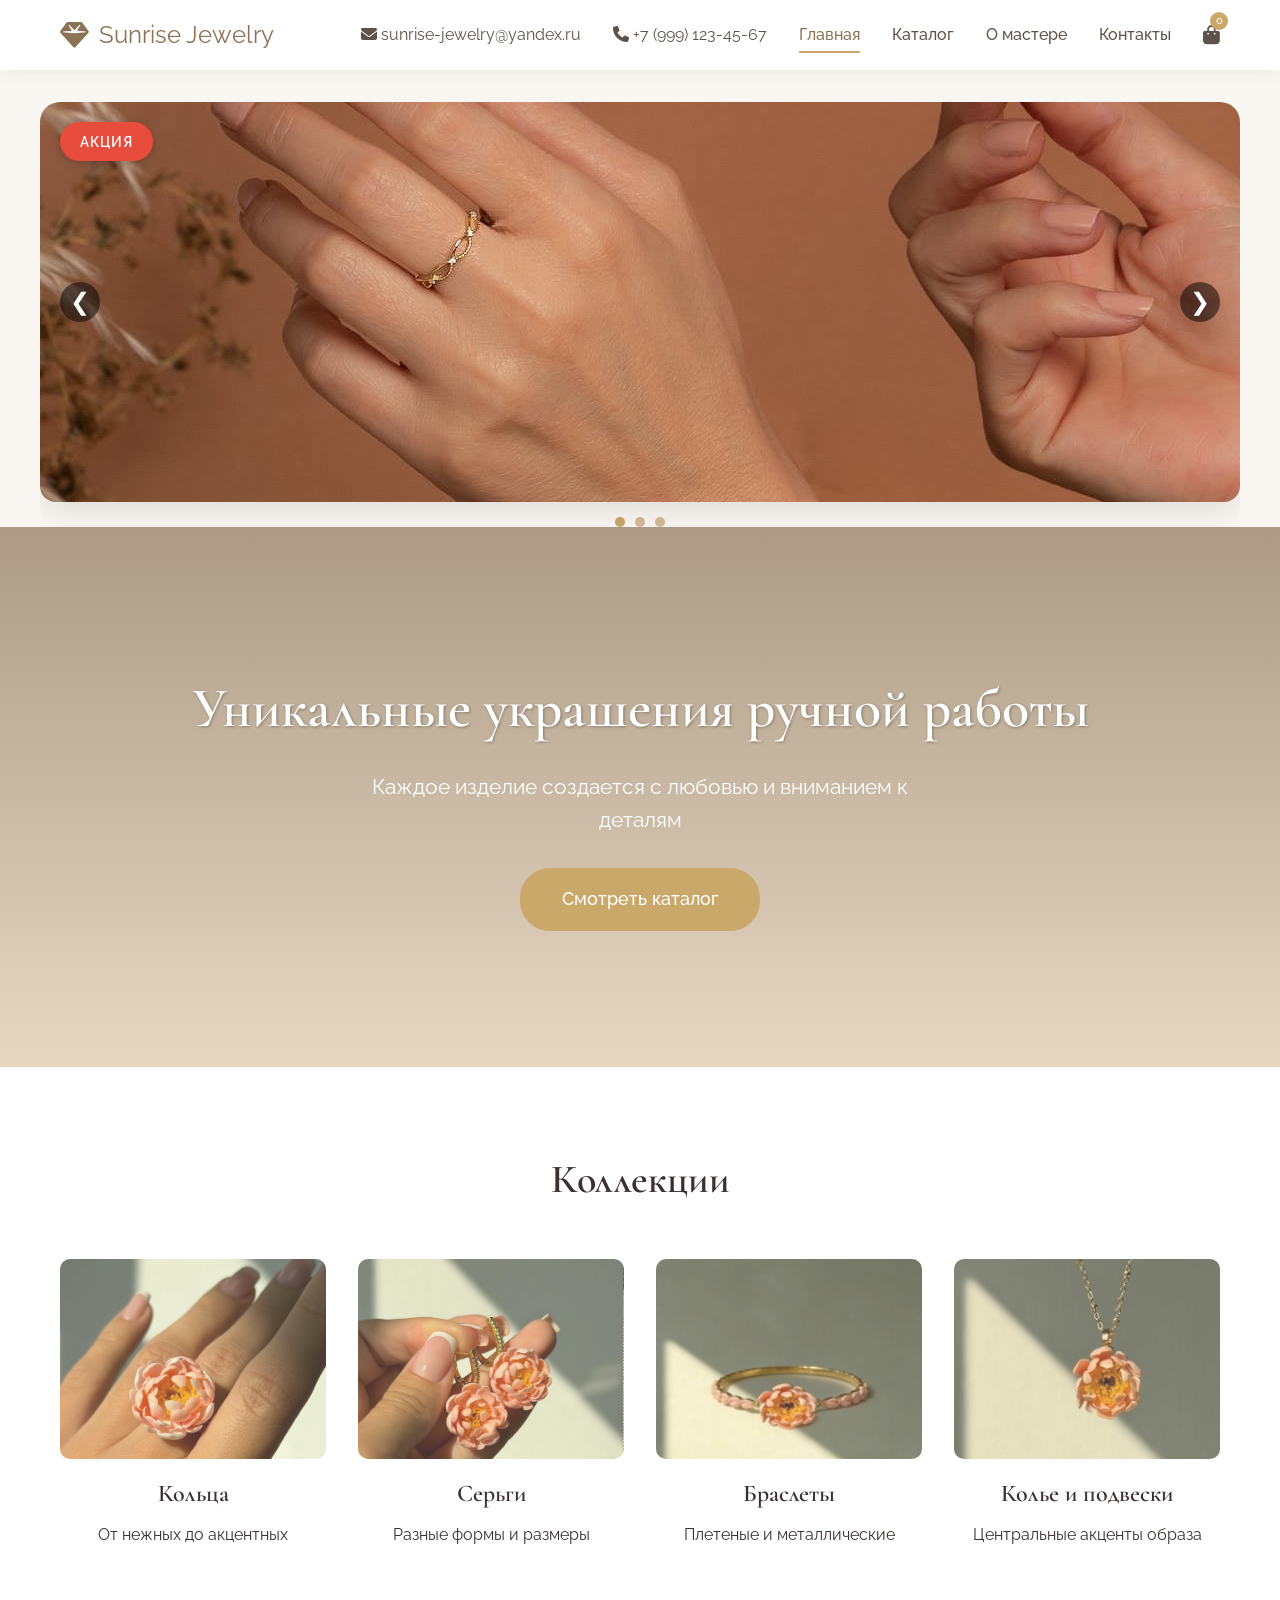
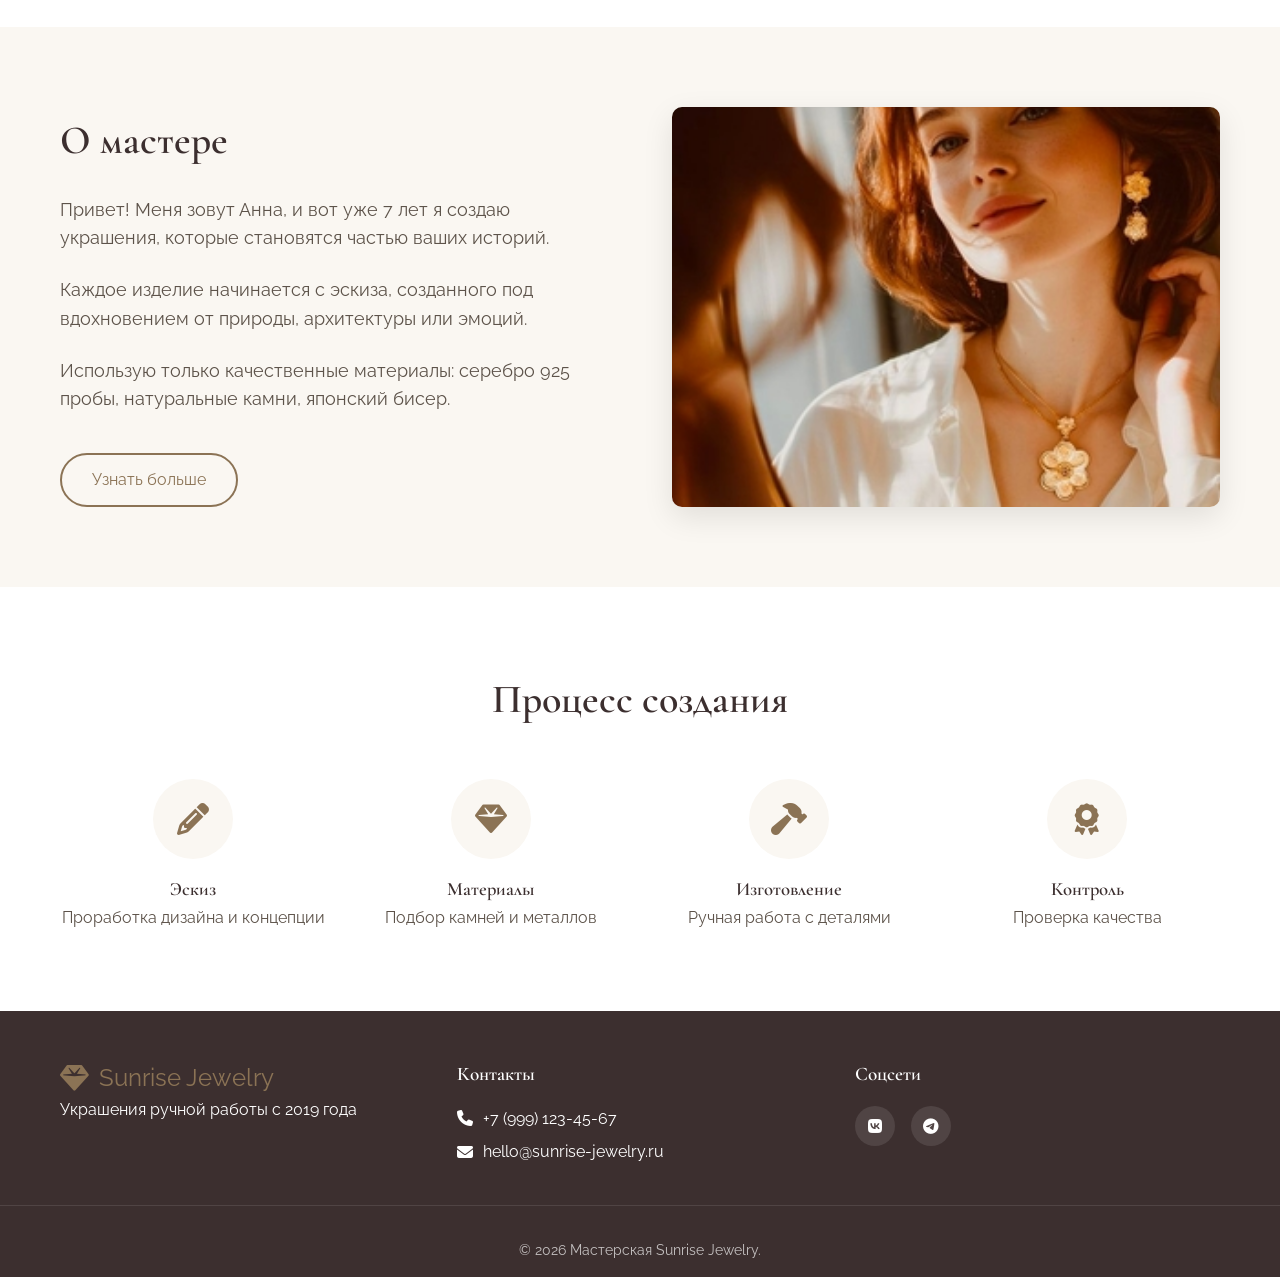
==== commit f4c66100: "Add files via upload" ====
--- a/index.html
+++ b/index.html
@@ -73,7 +73,7 @@
                 <a href="catalog.html?category=rings" class="category-card">
                     <div class="category-img rings"></div>
                     <h3>Кольца</h3>
-                    <p>От нежных до statement</p>
+                    <p>От нежных до акцентных</p>
                 </a>
                 <a href="catalog.html?category=earrings" class="category-card">
                     <div class="category-img earrings"></div>
@@ -90,19 +90,6 @@
                     <h3>Колье и подвески</h3>
                     <p>Центральные акценты образа</p>
                 </a>
-            </div>
-        </div>
-    </section>
-
-    <!-- Популярные товары -->
-    <section class="featured" id="catalog">
-        <div class="container">
-            <h2>Популярные работы</h2>
-            <div class="products-grid" id="products-container">
-                <div class="product-loader">
-                    <i class="fas fa-spinner fa-spin"></i>
-                    <p>Загрузка украшений...</p>
-                </div>
             </div>
         </div>
     </section>
@@ -177,24 +164,14 @@
                     <h4>Контакты</h4>
                     <p><i class="fas fa-phone"></i> +7 (999) 123-45-67</p>
                     <p><i class="fas fa-envelope"></i> hello@sunrise-jewelry.ru</p>
-                    <p><i class="fas fa-map-marker-alt"></i> Москва, ул. Ювелирная, 15</p>
                 </div>
                 <div class="footer-section">
                     <h4>Соцсети</h4>
                     <div class="social-links">
-                        <a href="#"><i class="fab fa-instagram"></i></a>
-                        <a href="#"><i class="fab fa-vk"></i></a>
-                        <a href="#"><i class="fab fa-telegram"></i></a>
-                        <a href="#"><i class="fab fa-pinterest"></i></a>
+                        <a href="https://vk.com/sterlitamak_adm"><i class="fab fa-vk"></i></a>
+                        <a href="https://t.me/sterlitamakadm"><i class="fab fa-telegram"></i></a>
                     </div>
                 </div>
-                <div class="footer-section">
-                    <h4>Подписка</h4>
-                    <p>Узнавайте о новинках первыми</p>
-                    <div class="subscribe">
-                        <input type="email" placeholder="Ваш email">
-                        <button><i class="fas fa-paper-plane"></i></button>
-                    </div>
                 </div>
             </div>
             <div class="footer-bottom">
--- a/style.css
+++ b/style.css
@@ -1398,3 +1398,11 @@
     box-shadow: 0 2px 10px rgba(0,0,0,0.2);
     text-transform: uppercase;
 }
+ /* Стили для отображения остатка товара */
+.product-stock {
+    font-size: 0.85rem;
+    margin-bottom: 0.75rem;
+    padding: 0.25rem 0;
+    color: #2ecc71;
+    font-weight: 500;
+} 
